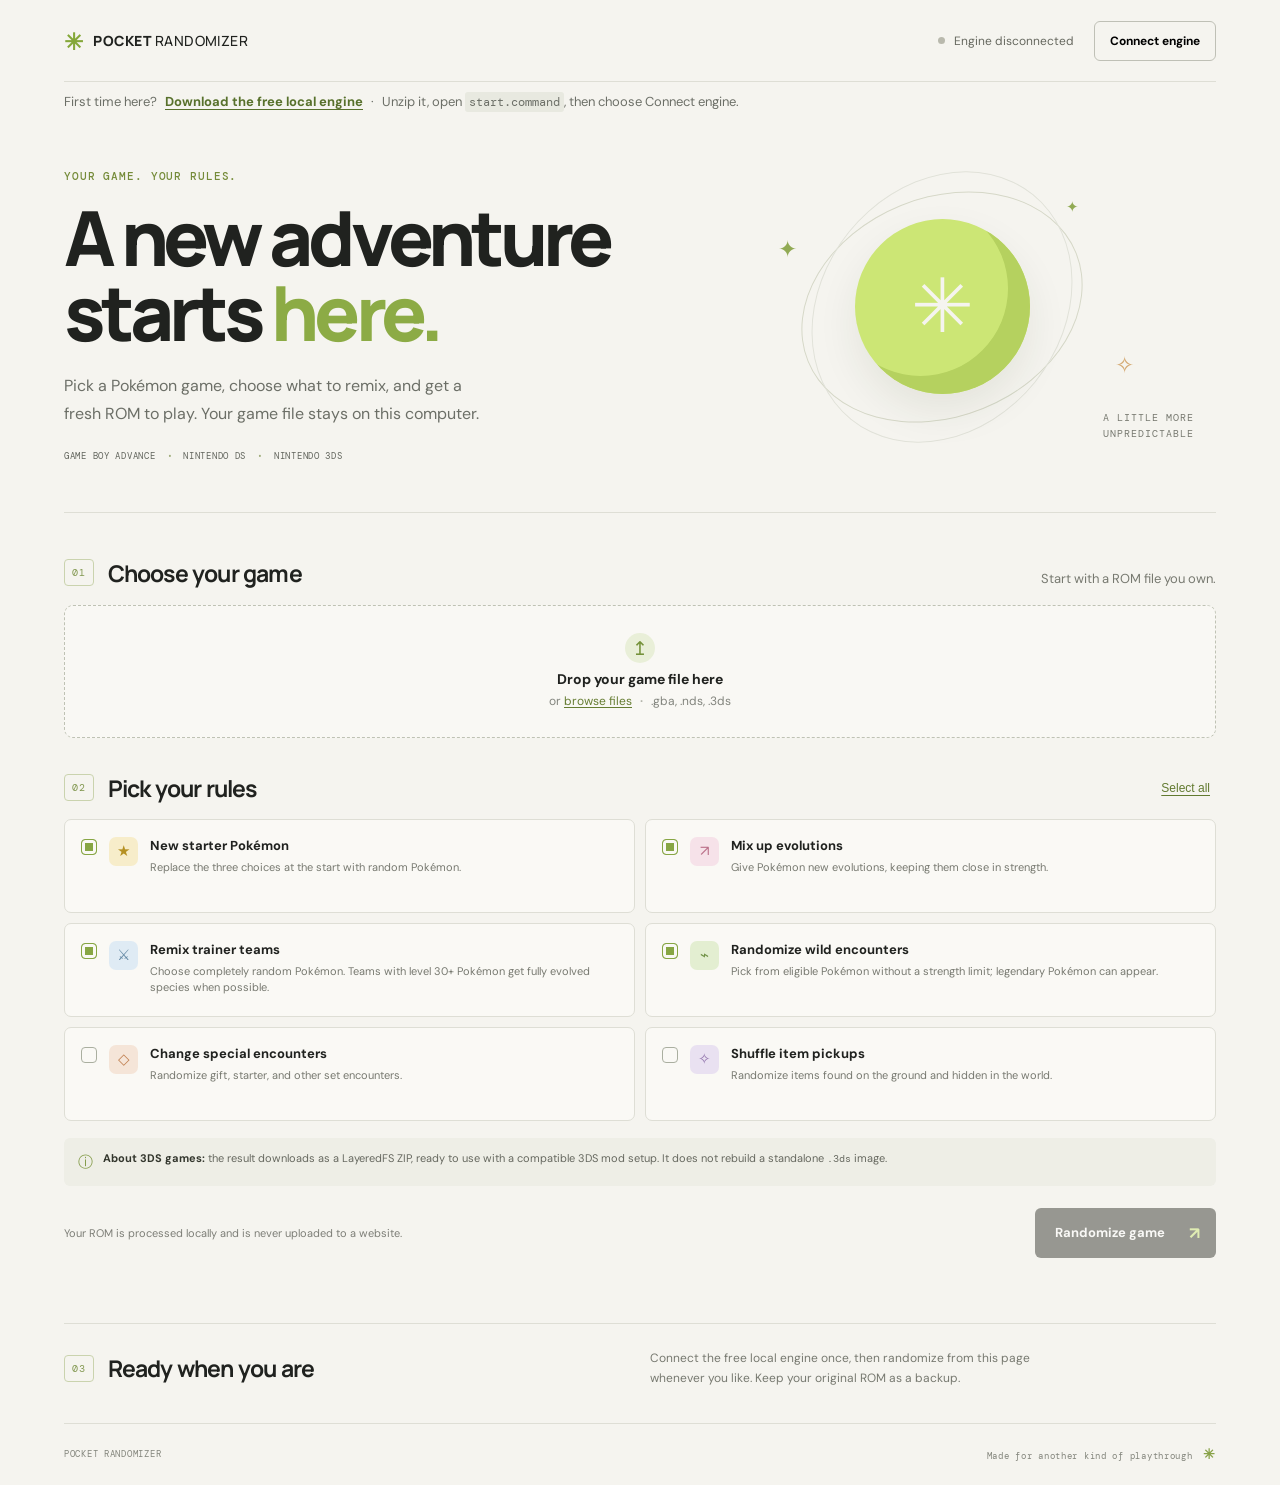
==== index.html @ 0ef67654 "Add files via upload" ====
<!doctype html>
<html lang="en"><head><meta charset="utf-8"><meta name="viewport" content="width=device-width, initial-scale=1"><meta name="theme-color" content="#f5f4ef"><title>Pocket Randomizer</title><link rel="preconnect" href="https://fonts.googleapis.com"><link rel="preconnect" href="https://fonts.gstatic.com" crossorigin><link href="https://fonts.googleapis.com/css2?family=DM+Mono:wght@400;500&family=DM+Sans:wght@400;500;600;700&family=Manrope:wght@400;500;600;700;800&display=swap" rel="stylesheet"><link rel="stylesheet" href="styles.css"></head>
<body><div class="page-wrap"><header class="topbar"><a class="brand" href="#top"><span class="brand-mark">✳</span><span>POCKET<span class="brand-light">RANDOMIZER</span></span></a><div class="top-right"><span class="local-indicator"><i></i><span id="engine-state">Engine disconnected</span></span><button class="button button-connect" id="connect">Connect engine</button></div></header>
<main id="top"><div class="engine-help"><span>First time here?</span><a href="Pocket-Randomizer-Local-Engine.zip" download>Download the free local engine</a><span>·</span><span>Unzip it, open <code>start.command</code>, then choose Connect engine.</span></div><section class="hero"><div class="hero-copy"><p class="eyebrow">YOUR GAME. YOUR RULES.</p><h1>A new adventure<br>starts <em>here.</em></h1><p class="intro">Pick a Pokémon game, choose what to remix, and get a fresh ROM to play. Your game file stays on this computer.</p><div class="format-list"><span>GAME BOY ADVANCE</span><b>·</b><span>NINTENDO DS</span><b>·</b><span>NINTENDO 3DS</span></div></div><div class="hero-art" aria-hidden="true"><div class="orbit orbit-a"></div><div class="orbit orbit-b"></div><div class="orb"><span>✳</span></div><div class="spark spark-one">✦</div><div class="spark spark-two">✧</div><div class="spark spark-three">✦</div><span class="art-caption">A LITTLE MORE<br>UNPREDICTABLE</span></div></section>
<section class="workspace"><div class="section-heading"><div><span class="step">01</span><h2>Choose your game</h2></div><p>Start with a ROM file you own.</p></div><label class="dropzone" id="dropzone" for="rom-file"><input id="rom-file" type="file" accept=".gba,.nds,.3ds,application/octet-stream"><span class="upload-icon">↥</span><span class="drop-title" id="drop-title">Drop your game file here</span><span class="drop-sub" id="drop-sub">or <u>browse files</u> <b>·</b> .gba, .nds, .3ds</span><span class="file-chip" id="file-chip" hidden></span></label>
<div class="section-heading rules-heading"><div><span class="step">02</span><h2>Pick your rules</h2></div><button class="text-button" id="select-all">Select all</button></div><div class="rules-grid">
<label class="rule-card"><input type="checkbox" name="starters" checked><span class="check"></span><span class="rule-icon icon-yellow">★</span><span class="rule-text"><strong>New starter Pokémon</strong><small>Replace the three choices at the start with random Pokémon.</small></span></label>
<label class="rule-card"><input type="checkbox" name="evolutions" checked><span class="check"></span><span class="rule-icon icon-pink">↗</span><span class="rule-text"><strong>Mix up evolutions</strong><small>Give Pokémon new evolutions, keeping them close in strength.</small></span></label>
<label class="rule-card"><input type="checkbox" name="trainers" checked><span class="check"></span><span class="rule-icon icon-blue">⚔</span><span class="rule-text"><strong>Remix trainer teams</strong><small>Choose completely random Pokémon. Teams with level 30+ Pokémon get fully evolved species when possible.</small></span></label>
<label class="rule-card"><input type="checkbox" name="wild" checked><span class="check"></span><span class="rule-icon icon-green">⌁</span><span class="rule-text"><strong>Randomize wild encounters</strong><small>Pick from eligible Pokémon without a strength limit; legendary Pokémon can appear.</small></span></label>
<label class="rule-card"><input type="checkbox" name="staticPokemon"><span class="check"></span><span class="rule-icon icon-orange">◇</span><span class="rule-text"><strong>Change special encounters</strong><small>Randomize gift, starter, and other set encounters.</small></span></label>
<label class="rule-card"><input type="checkbox" name="items"><span class="check"></span><span class="rule-icon icon-purple">✧</span><span class="rule-text"><strong>Shuffle item pickups</strong><small>Randomize items found on the ground and hidden in the world.</small></span></label></div>
<aside class="note"><span>ⓘ</span><p><strong>About 3DS games:</strong> the result downloads as a LayeredFS ZIP, ready to use with a compatible 3DS mod setup. It does not rebuild a standalone <code>.3ds</code> image.</p></aside><div class="action-row"><p id="privacy-note">Your ROM is processed locally and is never uploaded to a website.</p><button class="button button-primary" id="randomize" disabled><span>Randomize game</span><span class="arrow">↗</span></button></div><div class="status-message" id="status-message" role="status" aria-live="polite"></div></section>
<section class="how"><div><span class="step">03</span><h2>Ready when you are</h2></div><p>Connect the free local engine once, then randomize from this page whenever you like. Keep your original ROM as a backup.</p></section><footer><span>POCKET RANDOMIZER</span><span>Made for another kind of playthrough <b>✳</b></span></footer></main></div><script src="app.js" defer></script></body></html>
---- styles.css ----
:root{--paper:#f5f4ef;--ink:#20221f;--muted:#777971;--line:#deded5;--green:#c8e46b;--font:'DM Sans',sans-serif;--display:'Manrope',sans-serif}*{box-sizing:border-box}body{margin:0;background:var(--paper);color:var(--ink);font-family:var(--font);font-size:15px}.page-wrap{max-width:1280px;margin:auto;padding:0 64px}.topbar{height:82px;border-bottom:1px solid var(--line);display:flex;align-items:center;justify-content:space-between}.brand{text-decoration:none;color:var(--ink);display:flex;align-items:center;gap:10px;font-family:var(--display);font-weight:800;font-size:14px;letter-spacing:.03em}.brand-mark{font-size:23px;color:#84a738}.brand-light{font-weight:500;margin-left:3px}.top-right{display:flex;align-items:center;gap:20px}.local-indicator{display:flex;align-items:center;gap:9px;font-size:12px;color:#66685f}.local-indicator i{width:7px;height:7px;background:#b9b9ad;border-radius:50%}.local-indicator.on i{background:#70a143;box-shadow:0 0 0 3px #e3ebd2}.button{font-family:var(--font);border:0;cursor:pointer;font-weight:700;transition:transform .16s,background .16s}.button:hover:not(:disabled){transform:translateY(-2px)}.button-connect{background:transparent;border:1px solid #bfc0b6;padding:11px 15px;border-radius:6px;font-size:12px}.hero{display:grid;grid-template-columns:1.05fr .95fr;align-items:center;min-height:365px;border-bottom:1px solid var(--line)}.hero-copy{padding:48px 0 50px}.eyebrow,.format-list,.step,footer{font-family:'DM Mono',monospace;letter-spacing:.08em}.eyebrow{color:#758b39;font-size:11px;font-weight:500;margin:0 0 17px}.hero h1{font:800 clamp(46px,6.2vw,76px)/.99 var(--display);letter-spacing:-.065em;margin:0}.hero h1 em{font-style:normal;color:#8cab45}.intro{max-width:430px;color:#6c6f67;font-size:16px;line-height:1.7;margin:22px 0 23px}.format-list{display:flex;gap:11px;align-items:center;color:#62655d;font-size:9px}.format-list b{color:#9daa78}.hero-art{height:300px;position:relative;overflow:hidden}.orb{position:absolute;width:175px;height:175px;border-radius:50%;background:#cce675;left:calc(50% - 87px);top:53px;display:grid;place-items:center;color:#f5f4ef;font-size:75px;box-shadow:inset -22px -18px 0 #b5d15f,0 18px 40px #26360a14}.orbit{position:absolute;border:1px solid #d6d8c8;border-radius:50%;left:calc(50% - 145px);top:31px;width:290px;height:220px;transform:rotate(-22deg)}.orbit-b{width:240px;height:290px;left:calc(50% - 120px);top:-4px;transform:rotate(39deg);border-color:#e1e2d9}.spark{position:absolute;color:#91aa54;font-size:23px}.spark-one{left:20%;top:68px}.spark-two{right:15%;top:184px;color:#d4a972}.spark-three{right:25%;top:31px;font-size:15px}.art-caption{position:absolute;right:4%;bottom:24px;font:10px/1.6 'DM Mono',monospace;letter-spacing:.1em;color:#777970}.workspace{padding:44px 0 35px}.section-heading{display:flex;justify-content:space-between;align-items:end;margin-bottom:16px}.section-heading>div,.how>div{display:flex;align-items:center;gap:14px}.step{font-size:10px;color:#81974f;border:1px solid #cad3ae;padding:6px 7px;border-radius:4px}.section-heading h2,.how h2{font:700 23px var(--display);letter-spacing:-.035em;margin:0}.section-heading p{color:#777970;font-size:13px;margin:0 0 2px}.dropzone{min-height:133px;border:1px dashed #bfc2b4;border-radius:9px;background:#f9f8f4;display:flex;flex-direction:column;justify-content:center;align-items:center;cursor:pointer;transition:.15s;position:relative}.dropzone:hover,.dropzone.drag{border-color:#879e45;background:#f4f7e9}.dropzone input{position:absolute;width:1px;height:1px;opacity:0}.upload-icon{display:grid;place-items:center;width:30px;height:30px;border-radius:50%;background:#e9efd8;color:#75923a;font-size:19px;margin-bottom:7px}.drop-title{font-weight:700;font-size:14px}.drop-sub{color:#82847d;font-size:12px;margin-top:5px}.drop-sub u{color:#667d32;text-underline-offset:2px}.drop-sub b{padding:0 5px;color:#b3b4aa}.file-chip{font:11px 'DM Mono',monospace;color:#59722c;margin-top:8px}.rules-heading{margin:34px 0 15px;align-items:center}.text-button{border:0;background:none;color:#627a30;font-size:12px;text-decoration:underline;text-underline-offset:3px;cursor:pointer}.rules-grid{display:grid;grid-template-columns:1fr 1fr;gap:10px}.rule-card{position:relative;border:1px solid var(--line);background:#faf9f5;border-radius:7px;min-height:94px;display:flex;align-items:flex-start;padding:17px 16px;gap:12px;cursor:pointer;transition:.15s}.rule-card:hover{border-color:#b8c78d}.rule-card input{position:absolute;opacity:0}.check{width:16px;height:16px;border-radius:4px;border:1px solid #aaaFA0;margin-top:2px;flex:none}.rule-card input:checked~.check{background:#87a644;border-color:#87a644;box-shadow:inset 0 0 0 3px #faf9f5}.rule-icon{width:29px;height:29px;display:grid;place-items:center;border-radius:7px;font-size:15px;flex:none}.icon-yellow{background:#f7edca;color:#b59123}.icon-pink{background:#f6e2e9;color:#bb7089}.icon-blue{background:#dfebf4;color:#668ba6}.icon-green{background:#e3eed1;color:#719247}.icon-orange{background:#f5e5d8;color:#c18051}.icon-purple{background:#e9e1f1;color:#9376ae}.rule-text{display:grid;gap:5px}.rule-text strong{font-size:13px;font-weight:700}.rule-text small{font-size:11px;line-height:1.5;color:#777970}.note{display:flex;gap:10px;margin:17px 0 0;padding:12px 14px;background:#eeeee6;border-radius:6px;color:#66685f;font-size:11px;line-height:1.6}.note>span{color:#839b48;font-size:15px}.note p{margin:0}.note strong{color:#33362d}.note code{font-family:'DM Mono',monospace;font-size:10px}.action-row{display:flex;justify-content:space-between;align-items:center;margin-top:22px}.action-row p{font-size:11px;color:#7d7e77;margin:0}.button-primary{display:flex;gap:24px;align-items:center;background:#262820;color:white;border-radius:6px;padding:14px 16px 14px 20px;font-size:13px}.button-primary .arrow{font-size:17px;color:#c8e46b}.button-primary:disabled{cursor:not-allowed;opacity:.45}.status-message{margin:12px 0 0;min-height:18px;font-size:12px;color:#667d32}.status-message.error{color:#a54c40}.how{display:grid;grid-template-columns:1fr 1fr;gap:20px;align-items:center;border-top:1px solid var(--line);padding:24px 0 34px}.how p{margin:0;color:#777970;font-size:12px;line-height:1.7;max-width:430px}footer{height:62px;border-top:1px solid var(--line);display:flex;justify-content:space-between;align-items:center;font-size:9px;color:#83857c}footer b{color:#88a248;font-size:14px;margin-left:5px}@media(max-width:760px){.page-wrap{padding:0 22px}.topbar{height:68px}.top-right{gap:10px}.local-indicator{font-size:10px}.button-connect{padding:9px;font-size:10px}.hero{grid-template-columns:1fr;min-height:0}.hero-copy{padding:44px 0 10px}.hero h1{font-size:58px}.intro{font-size:14px}.hero-art{height:220px}.orb{width:140px;height:140px;left:calc(50% - 70px);top:31px}.orbit{left:calc(50% - 120px);width:240px;height:170px;top:18px}.orbit-b{width:190px;height:230px;left:calc(50% - 95px);top:-18px}.section-heading h2,.how h2{font-size:20px}.rules-grid{grid-template-columns:1fr}.rule-card{min-height:82px;padding:13px}.how{grid-template-columns:1fr;gap:13px}.action-row{align-items:flex-start;gap:14px;flex-direction:column}.button-primary{width:100%;justify-content:space-between}.format-list{font-size:8px;gap:7px}}@media(max-width:380px){.brand{font-size:11px}.top-right{gap:7px}.local-indicator{max-width:78px}.hero h1{font-size:49px}}
.engine-help{display:flex;gap:8px;align-items:center;flex-wrap:wrap;padding:11px 0;color:#6c6f67;font-size:13px}.engine-help a{color:#58712c;font-weight:700;text-underline-offset:3px}.engine-help code{font:12px 'DM Mono',monospace;background:#e8e9e0;padding:2px 4px;border-radius:3px}
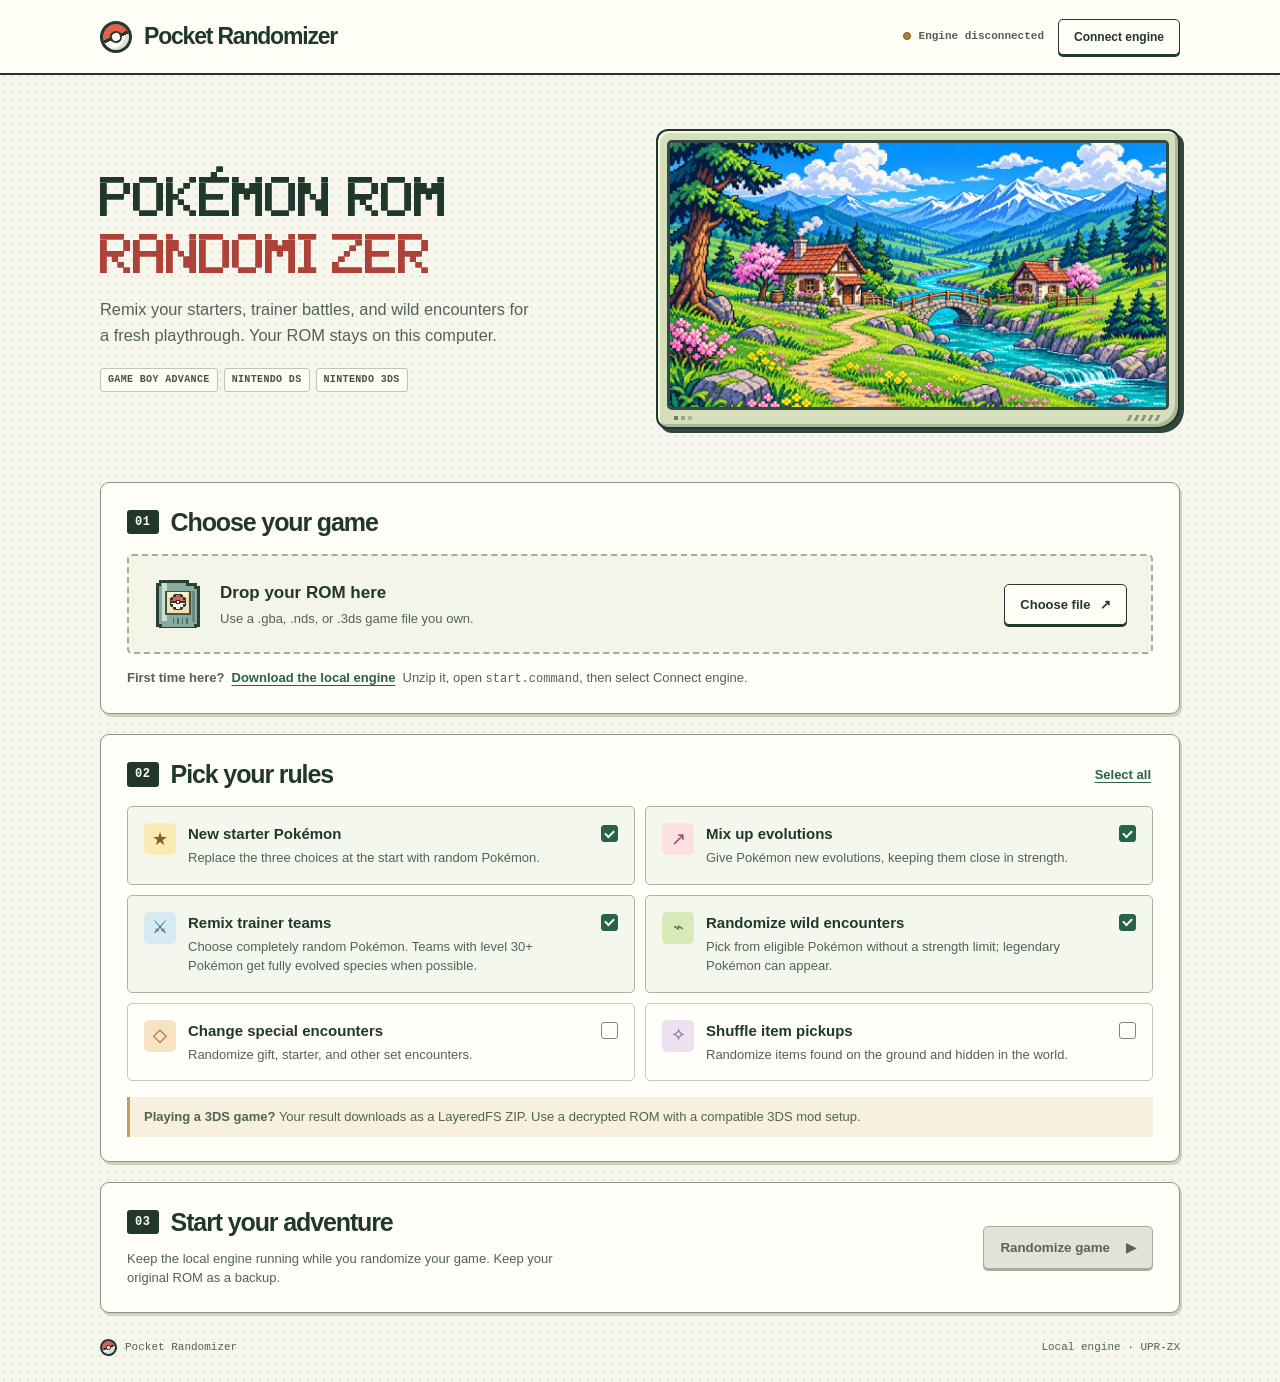
==== commit 4883c426: "Give randomizer a Pokemon game aesthetic" ====
--- a/index.html
+++ b/index.html
@@ -1,14 +1,79 @@
 <!doctype html>
-<html lang="en"><head><meta charset="utf-8"><meta name="viewport" content="width=device-width, initial-scale=1"><meta name="theme-color" content="#f5f4ef"><title>Pocket Randomizer</title><link rel="preconnect" href="https://fonts.googleapis.com"><link rel="preconnect" href="https://fonts.gstatic.com" crossorigin><link href="https://fonts.googleapis.com/css2?family=DM+Mono:wght@400;500&family=DM+Sans:wght@400;500;600;700&family=Manrope:wght@400;500;600;700;800&display=swap" rel="stylesheet"><link rel="stylesheet" href="styles.css"></head>
-<body><div class="page-wrap"><header class="topbar"><a class="brand" href="#top"><span class="brand-mark">✳</span><span>POCKET<span class="brand-light">RANDOMIZER</span></span></a><div class="top-right"><span class="local-indicator"><i></i><span id="engine-state">Engine disconnected</span></span><button class="button button-connect" id="connect">Connect engine</button></div></header>
-<main id="top"><div class="engine-help"><span>First time here?</span><a href="Pocket-Randomizer-Local-Engine.zip" download>Download the free local engine</a><span>·</span><span>Unzip it, open <code>start.command</code>, then choose Connect engine.</span></div><section class="hero"><div class="hero-copy"><p class="eyebrow">YOUR GAME. YOUR RULES.</p><h1>A new adventure<br>starts <em>here.</em></h1><p class="intro">Pick a Pokémon game, choose what to remix, and get a fresh ROM to play. Your game file stays on this computer.</p><div class="format-list"><span>GAME BOY ADVANCE</span><b>·</b><span>NINTENDO DS</span><b>·</b><span>NINTENDO 3DS</span></div></div><div class="hero-art" aria-hidden="true"><div class="orbit orbit-a"></div><div class="orbit orbit-b"></div><div class="orb"><span>✳</span></div><div class="spark spark-one">✦</div><div class="spark spark-two">✧</div><div class="spark spark-three">✦</div><span class="art-caption">A LITTLE MORE<br>UNPREDICTABLE</span></div></section>
-<section class="workspace"><div class="section-heading"><div><span class="step">01</span><h2>Choose your game</h2></div><p>Start with a ROM file you own.</p></div><label class="dropzone" id="dropzone" for="rom-file"><input id="rom-file" type="file" accept=".gba,.nds,.3ds,application/octet-stream"><span class="upload-icon">↥</span><span class="drop-title" id="drop-title">Drop your game file here</span><span class="drop-sub" id="drop-sub">or <u>browse files</u> <b>·</b> .gba, .nds, .3ds</span><span class="file-chip" id="file-chip" hidden></span></label>
-<div class="section-heading rules-heading"><div><span class="step">02</span><h2>Pick your rules</h2></div><button class="text-button" id="select-all">Select all</button></div><div class="rules-grid">
-<label class="rule-card"><input type="checkbox" name="starters" checked><span class="check"></span><span class="rule-icon icon-yellow">★</span><span class="rule-text"><strong>New starter Pokémon</strong><small>Replace the three choices at the start with random Pokémon.</small></span></label>
-<label class="rule-card"><input type="checkbox" name="evolutions" checked><span class="check"></span><span class="rule-icon icon-pink">↗</span><span class="rule-text"><strong>Mix up evolutions</strong><small>Give Pokémon new evolutions, keeping them close in strength.</small></span></label>
-<label class="rule-card"><input type="checkbox" name="trainers" checked><span class="check"></span><span class="rule-icon icon-blue">⚔</span><span class="rule-text"><strong>Remix trainer teams</strong><small>Choose completely random Pokémon. Teams with level 30+ Pokémon get fully evolved species when possible.</small></span></label>
-<label class="rule-card"><input type="checkbox" name="wild" checked><span class="check"></span><span class="rule-icon icon-green">⌁</span><span class="rule-text"><strong>Randomize wild encounters</strong><small>Pick from eligible Pokémon without a strength limit; legendary Pokémon can appear.</small></span></label>
-<label class="rule-card"><input type="checkbox" name="staticPokemon"><span class="check"></span><span class="rule-icon icon-orange">◇</span><span class="rule-text"><strong>Change special encounters</strong><small>Randomize gift, starter, and other set encounters.</small></span></label>
-<label class="rule-card"><input type="checkbox" name="items"><span class="check"></span><span class="rule-icon icon-purple">✧</span><span class="rule-text"><strong>Shuffle item pickups</strong><small>Randomize items found on the ground and hidden in the world.</small></span></label></div>
-<aside class="note"><span>ⓘ</span><p><strong>About 3DS games:</strong> the result downloads as a LayeredFS ZIP, ready to use with a compatible 3DS mod setup. It does not rebuild a standalone <code>.3ds</code> image.</p></aside><div class="action-row"><p id="privacy-note">Your ROM is processed locally and is never uploaded to a website.</p><button class="button button-primary" id="randomize" disabled><span>Randomize game</span><span class="arrow">↗</span></button></div><div class="status-message" id="status-message" role="status" aria-live="polite"></div></section>
-<section class="how"><div><span class="step">03</span><h2>Ready when you are</h2></div><p>Connect the free local engine once, then randomize from this page whenever you like. Keep your original ROM as a backup.</p></section><footer><span>POCKET RANDOMIZER</span><span>Made for another kind of playthrough <b>✳</b></span></footer></main></div><script src="app.js" defer></script></body></html>
+<html lang="en">
+  <head>
+    <meta charset="utf-8">
+    <meta name="viewport" content="width=device-width, initial-scale=1">
+    <meta name="theme-color" content="#f7f6ec">
+    <title>Pocket Randomizer</title>
+    <link rel="stylesheet" href="styles.css">
+  </head>
+  <body id="top">
+    <header class="masthead">
+      <div class="topbar">
+        <a class="brand" href="#top"><span class="pokeball" aria-hidden="true"></span>Pocket Randomizer</a>
+        <div class="top-right">
+          <span class="local-indicator"><i aria-hidden="true"></i><span id="engine-state">Engine disconnected</span></span>
+          <button class="button button-connect" id="connect">Connect engine</button>
+        </div>
+      </div>
+    </header>
+    <main class="page-wrap">
+      <section class="hero" aria-labelledby="hero-title">
+        <div class="hero-copy">
+          <h1 id="hero-title">Pokémon ROM<br><em>Randomizer</em></h1>
+          <p class="intro">Remix your starters, trainer battles, and wild encounters for a fresh playthrough. Your ROM stays on this computer.</p>
+          <ul class="format-list" aria-label="Supported systems">
+            <li>Game Boy Advance</li><li>Nintendo DS</li><li>Nintendo 3DS</li>
+          </ul>
+        </div>
+        <div class="handheld" aria-hidden="true">
+          <div class="screen"><img src="route.webp" width="1024" height="576" alt="" fetchpriority="high"></div>
+          <div class="console-trim"><i></i><b></b></div>
+        </div>
+      </section>
+      <div class="workspace">
+        <section class="panel" aria-labelledby="upload-heading">
+          <div class="section-heading">
+            <div class="heading-title"><span class="step" aria-hidden="true">01</span><h2 id="upload-heading">Choose your game</h2></div>
+          </div>
+          <label class="dropzone" id="dropzone" for="rom-file">
+            <input id="rom-file" type="file" accept=".gba,.nds,.3ds,application/octet-stream">
+            <span class="upload-icon" aria-hidden="true"><span class="cartridge"></span></span>
+            <span class="file-copy"><strong class="drop-title" id="drop-title">Drop your ROM here</strong>
+              <span class="drop-sub" id="drop-sub">Use a .gba, .nds, or .3ds game file you own.</span>
+              <span class="file-chip" id="file-chip" hidden></span>
+            </span>
+            <span class="browse-button">Choose file <span aria-hidden="true">↗</span></span>
+          </label>
+          <div class="engine-help"><strong>First time here?</strong> <a href="Pocket-Randomizer-Local-Engine.zip" download>Download the local engine</a><span>Unzip it, open <code>start.command</code>, then select Connect engine.</span></div>
+        </section>
+        <section class="panel" aria-labelledby="rules-heading">
+          <div class="section-heading rules-heading">
+            <div class="heading-title"><span class="step" aria-hidden="true">02</span><h2 id="rules-heading">Pick your rules</h2></div>
+            <button class="text-button" id="select-all">Select all</button>
+          </div>
+          <div class="rules-grid">
+<label class="rule-card"><input type="checkbox" name="starters" checked><span class="check"></span><span aria-hidden="true" class="rule-icon icon-yellow">★</span><span class="rule-text"><strong>New starter Pokémon</strong><small>Replace the three choices at the start with random Pokémon.</small></span></label>
+<label class="rule-card"><input type="checkbox" name="evolutions" checked><span class="check"></span><span aria-hidden="true" class="rule-icon icon-pink">↗</span><span class="rule-text"><strong>Mix up evolutions</strong><small>Give Pokémon new evolutions, keeping them close in strength.</small></span></label>
+<label class="rule-card"><input type="checkbox" name="trainers" checked><span class="check"></span><span aria-hidden="true" class="rule-icon icon-blue">⚔</span><span class="rule-text"><strong>Remix trainer teams</strong><small>Choose completely random Pokémon. Teams with level 30+ Pokémon get fully evolved species when possible.</small></span></label>
+<label class="rule-card"><input type="checkbox" name="wild" checked><span class="check"></span><span aria-hidden="true" class="rule-icon icon-green">⌁</span><span class="rule-text"><strong>Randomize wild encounters</strong><small>Pick from eligible Pokémon without a strength limit; legendary Pokémon can appear.</small></span></label>
+<label class="rule-card"><input type="checkbox" name="staticPokemon"><span class="check"></span><span aria-hidden="true" class="rule-icon icon-orange">◇</span><span class="rule-text"><strong>Change special encounters</strong><small>Randomize gift, starter, and other set encounters.</small></span></label>
+<label class="rule-card"><input type="checkbox" name="items"><span class="check"></span><span aria-hidden="true" class="rule-icon icon-purple">✧</span><span class="rule-text"><strong>Shuffle item pickups</strong><small>Randomize items found on the ground and hidden in the world.</small></span></label></div>
+          <aside class="note"><p><strong>Playing a 3DS game?</strong> Your result downloads as a LayeredFS ZIP. Use a decrypted ROM with a compatible 3DS mod setup.</p></aside>
+        </section>
+        <section class="panel finish" aria-labelledby="finish-heading">
+          <div class="action-row">
+            <div>
+              <div class="heading-title"><span class="step" aria-hidden="true">03</span><h2 id="finish-heading">Start your adventure</h2></div>
+              <p id="privacy-note">Keep the local engine running while you randomize your game. Keep your original ROM as a backup.</p>
+            </div>
+            <button class="button button-primary" id="randomize" disabled><span>Randomize game</span><span aria-hidden="true">▶</span></button>
+          </div>
+          <div class="status-message" id="status-message" role="status" aria-live="polite"></div>
+        </section>
+      </div>
+      <footer><span class="footer-brand"><i class="pokeball" aria-hidden="true"></i>Pocket Randomizer</span><span>Local engine · UPR-ZX</span></footer>
+    </main>
+    <script src="app.js" defer></script>
+  </body>
+</html>
--- a/styles.css
+++ b/styles.css
@@ -1,2 +1,313 @@
-:root{--paper:#f5f4ef;--ink:#20221f;--muted:#777971;--line:#deded5;--green:#c8e46b;--font:'DM Sans',sans-serif;--display:'Manrope',sans-serif}*{box-sizing:border-box}body{margin:0;background:var(--paper);color:var(--ink);font-family:var(--font);font-size:15px}.page-wrap{max-width:1280px;margin:auto;padding:0 64px}.topbar{height:82px;border-bottom:1px solid var(--line);display:flex;align-items:center;justify-content:space-between}.brand{text-decoration:none;color:var(--ink);display:flex;align-items:center;gap:10px;font-family:var(--display);font-weight:800;font-size:14px;letter-spacing:.03em}.brand-mark{font-size:23px;color:#84a738}.brand-light{font-weight:500;margin-left:3px}.top-right{display:flex;align-items:center;gap:20px}.local-indicator{display:flex;align-items:center;gap:9px;font-size:12px;color:#66685f}.local-indicator i{width:7px;height:7px;background:#b9b9ad;border-radius:50%}.local-indicator.on i{background:#70a143;box-shadow:0 0 0 3px #e3ebd2}.button{font-family:var(--font);border:0;cursor:pointer;font-weight:700;transition:transform .16s,background .16s}.button:hover:not(:disabled){transform:translateY(-2px)}.button-connect{background:transparent;border:1px solid #bfc0b6;padding:11px 15px;border-radius:6px;font-size:12px}.hero{display:grid;grid-template-columns:1.05fr .95fr;align-items:center;min-height:365px;border-bottom:1px solid var(--line)}.hero-copy{padding:48px 0 50px}.eyebrow,.format-list,.step,footer{font-family:'DM Mono',monospace;letter-spacing:.08em}.eyebrow{color:#758b39;font-size:11px;font-weight:500;margin:0 0 17px}.hero h1{font:800 clamp(46px,6.2vw,76px)/.99 var(--display);letter-spacing:-.065em;margin:0}.hero h1 em{font-style:normal;color:#8cab45}.intro{max-width:430px;color:#6c6f67;font-size:16px;line-height:1.7;margin:22px 0 23px}.format-list{display:flex;gap:11px;align-items:center;color:#62655d;font-size:9px}.format-list b{color:#9daa78}.hero-art{height:300px;position:relative;overflow:hidden}.orb{position:absolute;width:175px;height:175px;border-radius:50%;background:#cce675;left:calc(50% - 87px);top:53px;display:grid;place-items:center;color:#f5f4ef;font-size:75px;box-shadow:inset -22px -18px 0 #b5d15f,0 18px 40px #26360a14}.orbit{position:absolute;border:1px solid #d6d8c8;border-radius:50%;left:calc(50% - 145px);top:31px;width:290px;height:220px;transform:rotate(-22deg)}.orbit-b{width:240px;height:290px;left:calc(50% - 120px);top:-4px;transform:rotate(39deg);border-color:#e1e2d9}.spark{position:absolute;color:#91aa54;font-size:23px}.spark-one{left:20%;top:68px}.spark-two{right:15%;top:184px;color:#d4a972}.spark-three{right:25%;top:31px;font-size:15px}.art-caption{position:absolute;right:4%;bottom:24px;font:10px/1.6 'DM Mono',monospace;letter-spacing:.1em;color:#777970}.workspace{padding:44px 0 35px}.section-heading{display:flex;justify-content:space-between;align-items:end;margin-bottom:16px}.section-heading>div,.how>div{display:flex;align-items:center;gap:14px}.step{font-size:10px;color:#81974f;border:1px solid #cad3ae;padding:6px 7px;border-radius:4px}.section-heading h2,.how h2{font:700 23px var(--display);letter-spacing:-.035em;margin:0}.section-heading p{color:#777970;font-size:13px;margin:0 0 2px}.dropzone{min-height:133px;border:1px dashed #bfc2b4;border-radius:9px;background:#f9f8f4;display:flex;flex-direction:column;justify-content:center;align-items:center;cursor:pointer;transition:.15s;position:relative}.dropzone:hover,.dropzone.drag{border-color:#879e45;background:#f4f7e9}.dropzone input{position:absolute;width:1px;height:1px;opacity:0}.upload-icon{display:grid;place-items:center;width:30px;height:30px;border-radius:50%;background:#e9efd8;color:#75923a;font-size:19px;margin-bottom:7px}.drop-title{font-weight:700;font-size:14px}.drop-sub{color:#82847d;font-size:12px;margin-top:5px}.drop-sub u{color:#667d32;text-underline-offset:2px}.drop-sub b{padding:0 5px;color:#b3b4aa}.file-chip{font:11px 'DM Mono',monospace;color:#59722c;margin-top:8px}.rules-heading{margin:34px 0 15px;align-items:center}.text-button{border:0;background:none;color:#627a30;font-size:12px;text-decoration:underline;text-underline-offset:3px;cursor:pointer}.rules-grid{display:grid;grid-template-columns:1fr 1fr;gap:10px}.rule-card{position:relative;border:1px solid var(--line);background:#faf9f5;border-radius:7px;min-height:94px;display:flex;align-items:flex-start;padding:17px 16px;gap:12px;cursor:pointer;transition:.15s}.rule-card:hover{border-color:#b8c78d}.rule-card input{position:absolute;opacity:0}.check{width:16px;height:16px;border-radius:4px;border:1px solid #aaaFA0;margin-top:2px;flex:none}.rule-card input:checked~.check{background:#87a644;border-color:#87a644;box-shadow:inset 0 0 0 3px #faf9f5}.rule-icon{width:29px;height:29px;display:grid;place-items:center;border-radius:7px;font-size:15px;flex:none}.icon-yellow{background:#f7edca;color:#b59123}.icon-pink{background:#f6e2e9;color:#bb7089}.icon-blue{background:#dfebf4;color:#668ba6}.icon-green{background:#e3eed1;color:#719247}.icon-orange{background:#f5e5d8;color:#c18051}.icon-purple{background:#e9e1f1;color:#9376ae}.rule-text{display:grid;gap:5px}.rule-text strong{font-size:13px;font-weight:700}.rule-text small{font-size:11px;line-height:1.5;color:#777970}.note{display:flex;gap:10px;margin:17px 0 0;padding:12px 14px;background:#eeeee6;border-radius:6px;color:#66685f;font-size:11px;line-height:1.6}.note>span{color:#839b48;font-size:15px}.note p{margin:0}.note strong{color:#33362d}.note code{font-family:'DM Mono',monospace;font-size:10px}.action-row{display:flex;justify-content:space-between;align-items:center;margin-top:22px}.action-row p{font-size:11px;color:#7d7e77;margin:0}.button-primary{display:flex;gap:24px;align-items:center;background:#262820;color:white;border-radius:6px;padding:14px 16px 14px 20px;font-size:13px}.button-primary .arrow{font-size:17px;color:#c8e46b}.button-primary:disabled{cursor:not-allowed;opacity:.45}.status-message{margin:12px 0 0;min-height:18px;font-size:12px;color:#667d32}.status-message.error{color:#a54c40}.how{display:grid;grid-template-columns:1fr 1fr;gap:20px;align-items:center;border-top:1px solid var(--line);padding:24px 0 34px}.how p{margin:0;color:#777970;font-size:12px;line-height:1.7;max-width:430px}footer{height:62px;border-top:1px solid var(--line);display:flex;justify-content:space-between;align-items:center;font-size:9px;color:#83857c}footer b{color:#88a248;font-size:14px;margin-left:5px}@media(max-width:760px){.page-wrap{padding:0 22px}.topbar{height:68px}.top-right{gap:10px}.local-indicator{font-size:10px}.button-connect{padding:9px;font-size:10px}.hero{grid-template-columns:1fr;min-height:0}.hero-copy{padding:44px 0 10px}.hero h1{font-size:58px}.intro{font-size:14px}.hero-art{height:220px}.orb{width:140px;height:140px;left:calc(50% - 70px);top:31px}.orbit{left:calc(50% - 120px);width:240px;height:170px;top:18px}.orbit-b{width:190px;height:230px;left:calc(50% - 95px);top:-18px}.section-heading h2,.how h2{font-size:20px}.rules-grid{grid-template-columns:1fr}.rule-card{min-height:82px;padding:13px}.how{grid-template-columns:1fr;gap:13px}.action-row{align-items:flex-start;gap:14px;flex-direction:column}.button-primary{width:100%;justify-content:space-between}.format-list{font-size:8px;gap:7px}}@media(max-width:380px){.brand{font-size:11px}.top-right{gap:7px}.local-indicator{max-width:78px}.hero h1{font-size:49px}}
-.engine-help{display:flex;gap:8px;align-items:center;flex-wrap:wrap;padding:11px 0;color:#6c6f67;font-size:13px}.engine-help a{color:#58712c;font-weight:700;text-underline-offset:3px}.engine-help code{font:12px 'DM Mono',monospace;background:#e8e9e0;padding:2px 4px;border-radius:3px}
+:root {
+  --paper: #f7f6ec;
+  --ink: #20372e;
+  --forest: #276345;
+  --muted: #506455;
+  --line: #c8c8b6;
+  --red: #af4238;
+  --font: 'DM Sans', 'Avenir Next', 'Segoe UI', sans-serif;
+  --display: 'Pocket Display', 'Courier New', monospace;
+  --mono: 'SFMono-Regular', Consolas, 'Liberation Mono', monospace;
+}
+* { box-sizing: border-box; }
+body {
+  margin: 0;
+  background-color: var(--paper);
+  background-image: radial-gradient(#74826026 .8px, transparent .8px);
+  background-size: 8px 8px;
+  color: var(--ink);
+  font: 16px/1.5 var(--font);
+}
+button { font-family: inherit; }
+button:not(:disabled), summary, label[for="rom-file"] { cursor: pointer; }
+a { color: var(--forest); }
+:focus-visible, .dropzone:focus-within, .rule-card:has(input:focus-visible) {
+  outline: 3px solid #245c98;
+  outline-offset: 3px;
+}
+.masthead {
+  background: #fffef7;
+  border-bottom: 2px solid var(--ink);
+}
+.topbar, .page-wrap {
+  width: min(1080px, calc(100% - 80px));
+  margin-inline: auto;
+}
+.topbar, .brand, .top-right, .local-indicator, .heading-title,
+.section-heading, .button-primary, .action-row, .footer-brand, footer {
+  display: flex;
+  align-items: center;
+}
+.topbar { min-height: 73px; justify-content: space-between; gap: 14px; }
+.brand {
+  gap: 12px;
+  color: var(--ink);
+  font: 800 23px/1.2 var(--font);
+  letter-spacing: -1.2px;
+  text-decoration: none;
+}
+.pokeball {
+  display: inline-block;
+  position: relative;
+  flex: none;
+  width: 32px;
+  aspect-ratio: 1;
+  border: 3px solid #25362e;
+  border-radius: 50%;
+  background: linear-gradient(#e46150 44%, #25362e 44% 56%, #fffdf3 56%);
+  box-shadow: inset -3px -3px #26372e27;
+  transform: rotate(-22deg);
+}
+.pokeball::after {
+  content: '';
+  position: absolute;
+  inset: 28%;
+  border: 2px solid #25362e;
+  background: #fffdf3;
+  border-radius: 50%;
+}
+.top-right { gap: 14px; }
+.local-indicator {
+  gap: 8px;
+  color: var(--muted);
+  font: 600 11px/1.4 var(--mono);
+}
+.local-indicator i {
+  width: 8px;
+  height: 8px;
+  background: #b77f35;
+  border: 1px solid #805625;
+  border-radius: 50%;
+}
+.local-indicator.on i { background: #80b559; border-color: var(--forest); }
+.button, .browse-button {
+  border: 1.5px solid var(--ink);
+  border-radius: 5px;
+  padding: 10px 15px;
+  background: #fffef7;
+  color: var(--ink);
+  box-shadow: 0 2px 0 var(--ink);
+  font-weight: 700;
+}
+.button-connect { font-size: 12px; }
+.button:hover:not(:disabled), .dropzone:hover .browse-button { background: #e7efd9; }
+.button:active:not(:disabled), .dropzone:active .browse-button {
+  box-shadow: none;
+  transform: translateY(2px);
+}
+.hero {
+  display: grid;
+  grid-template-columns: 1fr 1.04fr;
+  gap: clamp(28px, 4vw, 68px);
+  align-items: center;
+  padding: clamp(34px, 4.2vw, 64px) 0;
+}
+.hero-copy { min-width: 0; }
+.hero h1 {
+  margin: 0;
+  font: 400 clamp(35px, 4.3vw, 61px)/1.03 var(--display);
+  text-transform: uppercase;
+  letter-spacing: -.035em;
+  text-shadow: 1px 0 currentColor;
+}
+.hero h1 em { color: var(--red); font-style: normal; }
+.intro {
+  max-width: 430px;
+  margin: 17px 0 20px;
+  color: var(--muted);
+  font-size: clamp(15px, 1.28vw, 17px);
+  line-height: 1.6;
+}
+.format-list { display: flex; flex-wrap: wrap; gap: 6px; padding: 0; margin: 0; list-style: none; }
+.format-list li {
+  border: 1px solid #c2c5b1;
+  border-radius: 3px;
+  background: #fefdf3;
+  padding: 4px 7px;
+  color: #425348;
+  font: 700 10px/1.35 var(--mono);
+  text-transform: uppercase;
+  letter-spacing: .035em;
+}
+.handheld {
+  position: relative;
+  padding: 9px 9px 0;
+  background: #d6dfbc;
+  border: 2px solid var(--ink);
+  border-radius: 12px 12px 23px 12px;
+  box-shadow: inset 2px 2px #f7f7dd, inset -3px -3px #abb799, 4px 4px 0 #34453b;
+}
+.screen {
+  overflow: hidden;
+  border: 3px solid #344a40;
+  border-radius: 5px;
+  background: #7eab85;
+}
+.screen img { display: block; width: 100%; height: auto; aspect-ratio: 16/8.5; object-fit: cover; }
+.console-trim {
+  height: 17px;
+  margin-inline: 7px;
+  display: flex;
+  align-items: center;
+  justify-content: space-between;
+}
+.console-trim i { width: 4px; height: 4px; background: #697d60; box-shadow: 7px 0 #9ba986, 14px 0 #adb897; }
+.console-trim b { width: 34px; height: 6px; transform: skew(-25deg); background: repeating-linear-gradient(90deg,#87977b 0 3px,transparent 3px 7px); }
+.workspace { display: grid; gap: 20px; }
+.panel {
+  min-width: 0;
+  padding: 24px 26px;
+  border: 1.5px solid #899786;
+  border-radius: 9px;
+  background: #fffef8;
+  box-shadow: 2px 3px 0 #cdd2bc;
+}
+.section-heading, .action-row, footer { justify-content: space-between; gap: 12px; }
+.section-heading { margin-bottom: 17px; }
+.heading-title { gap: 12px; }
+.step {
+  flex: none;
+  padding: 5px 8px;
+  border-radius: 3px;
+  background: var(--ink);
+  color: #fffdeb;
+  font: 700 12px/1.2 var(--mono);
+  letter-spacing: .05em;
+}
+h2 { margin: 0; font: 750 clamp(21px, 2vw, 25px)/1.2 var(--font); letter-spacing: -.045em; }
+.dropzone {
+  position: relative;
+  display: flex;
+  align-items: center;
+  gap: 17px;
+  padding: 21px 24px;
+  border: 2px dashed #a0af95;
+  border-radius: 5px;
+  background: #f2f5e8;
+}
+.dropzone:hover, .dropzone.drag, .dropzone:focus-within { border-color: var(--forest); background: #ebf2dd; }
+.dropzone input, .rule-card input {
+  position: absolute;
+  width: 1px;
+  height: 1px;
+  padding: 0;
+  opacity: 0;
+}
+.upload-icon {
+  flex: none;
+  display: grid;
+  place-items: center;
+  width: 50px;
+  height: 54px;
+}
+.cartridge { display: block; width: 45px; height: 48px; background-size: contain; background-repeat: no-repeat; image-rendering: pixelated; }
+.file-copy { min-width: 0; display: grid; gap: 3px; }
+.drop-title { overflow-wrap: anywhere; font-size: 17px; font-weight: 750; }
+.drop-sub, .engine-help, .action-row p, .note { color: var(--muted); font-size: 13px; }
+.file-chip { color: var(--forest); font: 700 11px/1.5 var(--mono); }
+.browse-button { flex: none; margin-left: auto; font-size: 13px; }
+.browse-button span { padding-left: 6px; }
+.engine-help { display: flex; flex-wrap: wrap; gap: 2px 7px; margin-top: 14px; line-height: 1.6; }
+.engine-help a, .text-button { font-weight: 700; text-underline-offset: 3px; }
+.engine-help code { font-family: var(--mono); font-size: 12px; }
+.text-button {
+  padding: 7px 2px;
+  border: 0;
+  background: transparent;
+  color: var(--forest);
+  font-size: 13px;
+  text-decoration: underline;
+}
+.rules-grid { display: grid; grid-template-columns: repeat(2,minmax(0,1fr)); gap: 10px; }
+.rule-card {
+  position: relative;
+  display: grid;
+  grid-template-columns: auto minmax(0,1fr) auto;
+  align-items: start;
+  gap: 12px;
+  padding: 16px;
+  border: 1px solid var(--line);
+  border-radius: 5px;
+  background: #fffef8;
+  cursor: pointer;
+}
+.rule-card:has(:checked) { border-color: #a7b69b; background: #f4f7eb; }
+.rule-card:hover { border-color: var(--forest); }
+.check {
+  grid-column: 3;
+  grid-row: 1;
+  display: grid;
+  place-items: center;
+  width: 17px;
+  height: 17px;
+  margin-top: 2px;
+  border: 1.5px solid #7b8977;
+  border-radius: 3px;
+}
+.rule-card input:checked ~ .check { background: var(--forest); border-color: var(--forest); }
+.rule-card input:checked ~ .check::after { content: ''; width: 7px; height: 4px; border: solid white; border-width: 0 0 2px 2px; transform: translateY(-1px) rotate(-45deg); }
+.rule-icon { grid-area: 1 / 1; display: grid; place-items: center; width: 32px; height: 32px; border-radius: 5px; font-size: 18px; }
+.icon-yellow { color: #886021; background: #faeab4; }
+.icon-pink { color: #9c4357; background: #ffe0e1; }
+.icon-blue { color: #3e698a; background: #d8eaf2; }
+.icon-green { color: #457d40; background: #d8eab8; }
+.icon-orange { color: #aa542a; background: #f7e3c4; }
+.icon-purple { color: #7b518e; background: #ede0ef; }
+.rule-text { grid-area: 1 / 2; display: grid; gap: 4px; }
+.rule-text strong { font-size: 15px; line-height: 1.4; }
+.rule-text small { color: var(--muted); font-size: 13px; line-height: 1.5; }
+.note { margin-top: 16px; padding: 10px 14px; background: #f6f0dc; border-left: 3px solid #bea160; }
+.note p, .action-row p { margin: 0; }
+.action-row p { max-width: 65ch; margin-top: 12px; }
+.button-primary { justify-content: center; gap: 16px; flex: none; padding: 13px 16px; background: var(--forest); color: white; }
+.button-primary:hover:not(:disabled) { background: #184d36; }
+.button-primary:disabled { background: #e0e3d5; color: #596256; border-color: #a4ae9b; box-shadow: 0 2px 0 #a4ae9b; cursor: not-allowed; }
+.status-message { color: var(--forest); font-size: 14px; overflow-wrap: anywhere; }
+.status-message:not(:empty) { margin-top: 14px; }
+.status-message.error { color: #9d322c; }
+footer { padding: 26px 0; color: var(--muted); font: 11px/1.5 var(--mono); }
+.footer-brand { gap: 8px; }
+footer .pokeball { width: 17px; border-width: 2px; }
+footer .pokeball::after { border-width: 1px; }
+
+@media (max-width: 750px) {
+  .page-wrap, .topbar { width: calc(100% - 38px); }
+  .topbar { min-height: 64px; }
+  .brand { font-size: 19px; gap: 8px; }
+  .brand .pokeball { width: 27px; }
+  .hero { gap: 22px; }
+  .hero h1 { font-size: clamp(30px, 5.1vw, 40px); }
+  .intro { font-size: 15px; }
+  .panel { padding: 19px; }
+  .dropzone { padding: 17px; gap: 12px; }
+  .rules-grid { grid-template-columns: 1fr; }
+}
+@media (max-width: 620px) {
+  .topbar { flex-wrap: wrap; padding: 12px 0; row-gap: 8px; }
+  .top-right { gap: 10px; flex-wrap: wrap; }
+  .button-connect { font-size: 11px; padding: 6px 8px; }
+  .local-indicator { font-size: 10px; }
+  .hero { grid-template-columns: minmax(0,1fr); padding: 30px 0; gap: 21px; }
+  .hero h1 { font-size: clamp(38px, 9.5vw, 54px); }
+  .intro { margin: 12px 0 14px; }
+  .handheld { max-width: 470px; width: calc(100% - 4px); justify-self: center; }
+  .screen img { aspect-ratio: 2.55; }
+  .workspace { gap: 15px; }
+  .rules-heading { align-items: flex-start; flex-wrap: wrap; }
+  .dropzone { display: grid; grid-template-columns: 42px minmax(0,1fr); }
+  .upload-icon { width: 42px; }
+  .cartridge { width: 39px; height: 42px; }
+  .browse-button { grid-column: 2; margin: 0; justify-self: start; padding: 7px 10px; }
+  .action-row { align-items: flex-start; flex-direction: column; }
+  .button-primary { width: 100%; }
+}
+@media (max-width: 380px) {
+  .page-wrap, .topbar { width: calc(100% - 28px); }
+  .panel { padding: 15px; }
+}
+@font-face {
+  font-family: 'Pocket Display';
+  src: url([data-uri]) format('woff');
+  font-display: swap;
+}
+.cartridge { background-image: url([data-uri]); }
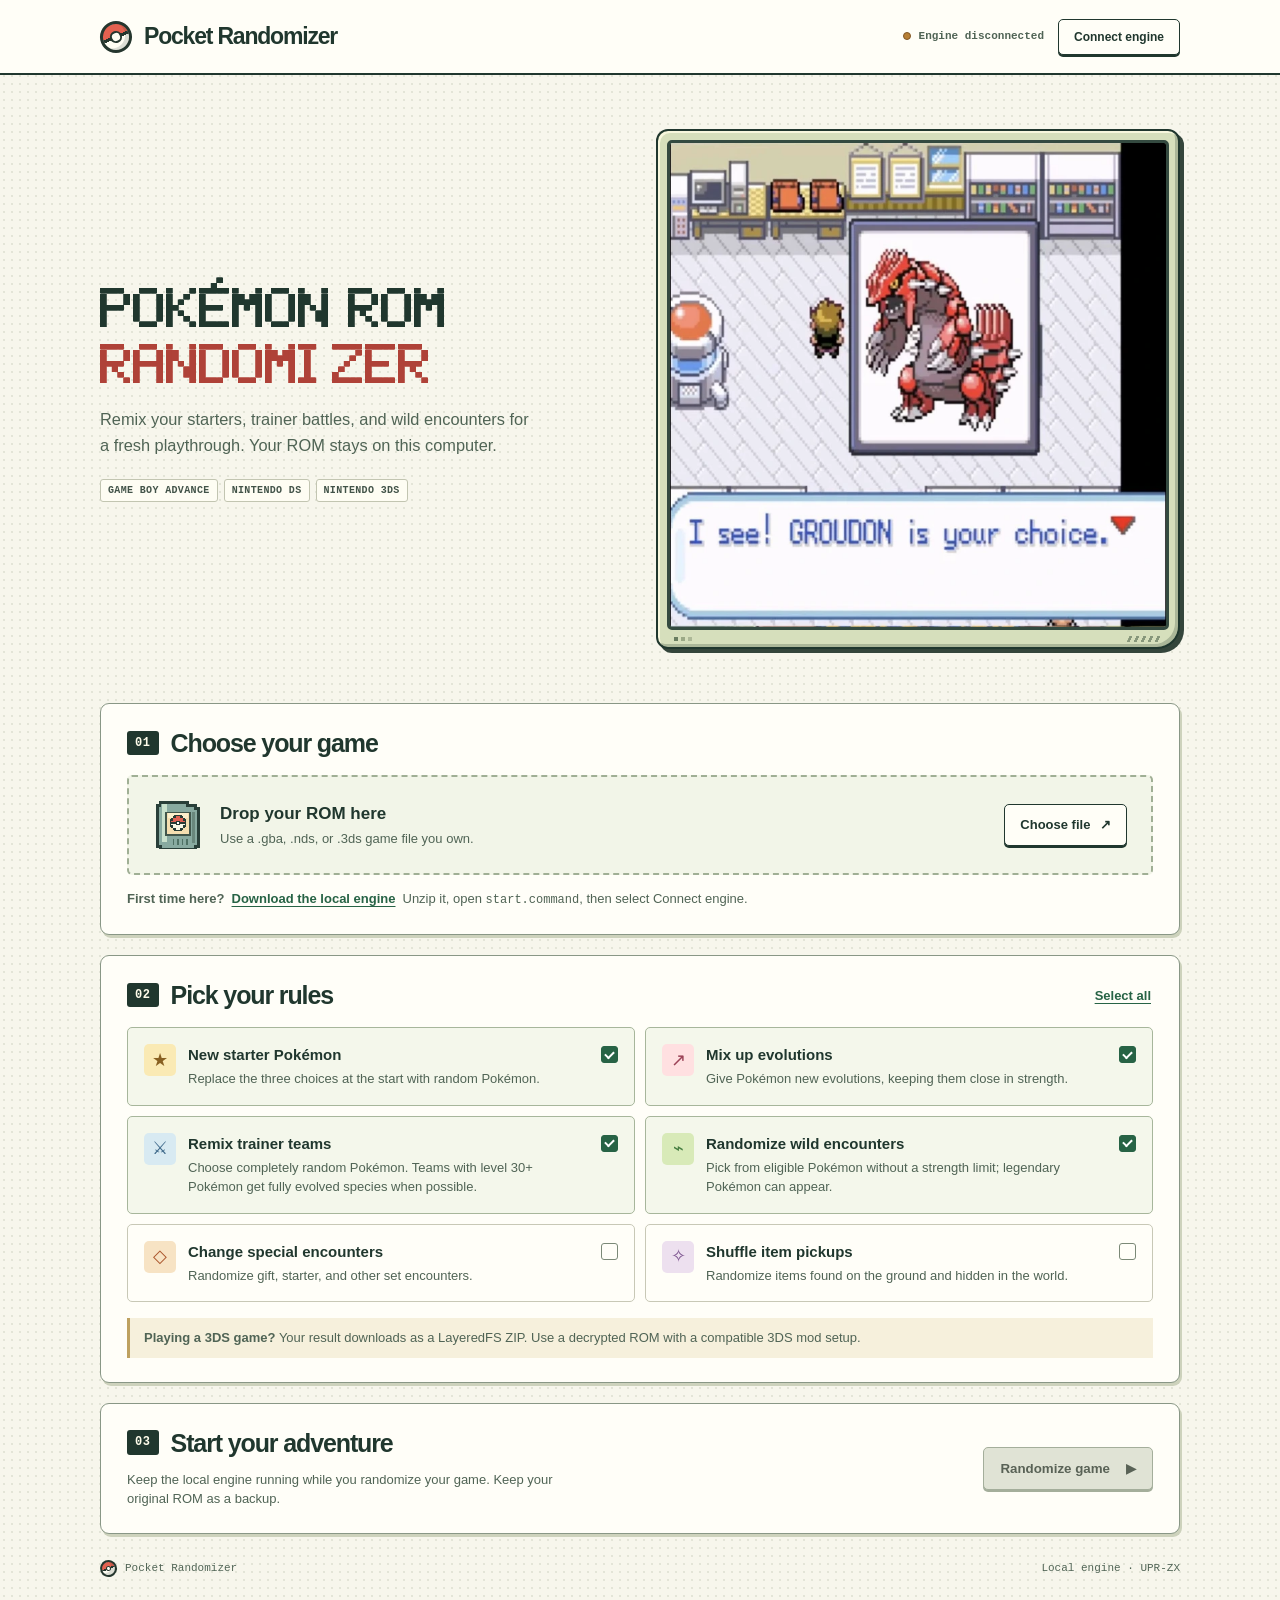
==== commit ca34876b: "Use Groudon screenshot in randomizer hero" ====
--- a/index.html
+++ b/index.html
@@ -27,7 +27,7 @@
           </ul>
         </div>
         <div class="handheld" aria-hidden="true">
-          <div class="screen"><img src="route.webp" width="1024" height="576" alt="" fetchpriority="high"></div>
+          <div class="screen"><img src="route.webp" width="736" height="718" alt="" fetchpriority="high"></div>
           <div class="console-trim"><i></i><b></b></div>
         </div>
       </section>
--- a/styles.css
+++ b/styles.css
@@ -143,7 +143,7 @@
   border-radius: 5px;
   background: #7eab85;
 }
-.screen img { display: block; width: 100%; height: auto; aspect-ratio: 16/8.5; object-fit: cover; }
+.screen img { display: block; width: 100%; height: auto; height: auto; aspect-ratio: 1.025; object-fit: contain; }
 .console-trim {
   height: 17px;
   margin-inline: 7px;
@@ -291,7 +291,7 @@
   .hero h1 { font-size: clamp(38px, 9.5vw, 54px); }
   .intro { margin: 12px 0 14px; }
   .handheld { max-width: 470px; width: calc(100% - 4px); justify-self: center; }
-  .screen img { aspect-ratio: 2.55; }
+  .screen img { aspect-ratio: 1.025; }
   .workspace { gap: 15px; }
   .rules-heading { align-items: flex-start; flex-wrap: wrap; }
   .dropzone { display: grid; grid-template-columns: 42px minmax(0,1fr); }
